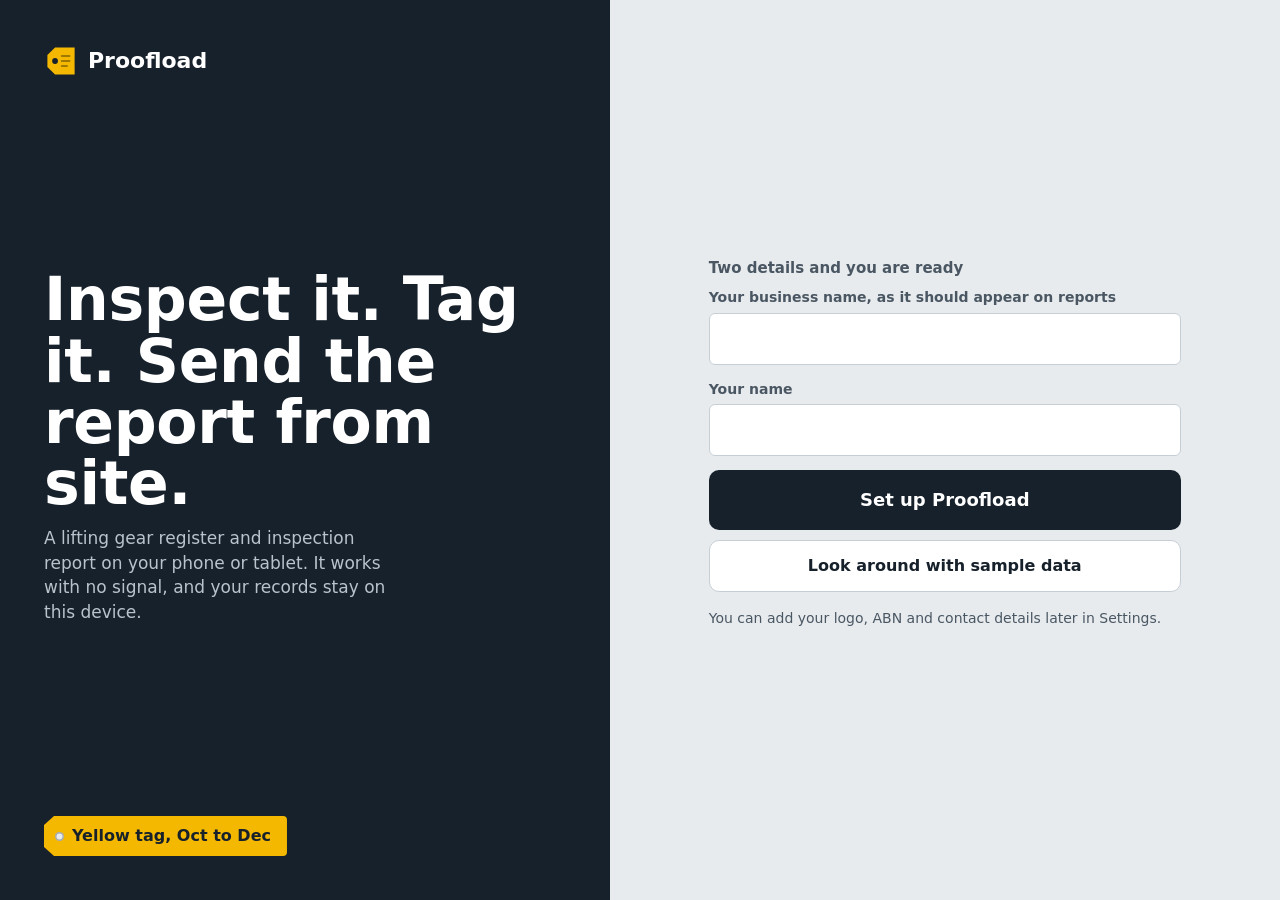
==== index.html @ d5bd7267 "Proofload demo for GitHub Pages Static PWA snapshot. The service worker adds the cross-origin isolat" ====
<!doctype html>
<html lang="en-AU">
<head>
<meta charset="utf-8">
<meta name="viewport" content="width=device-width, initial-scale=1, viewport-fit=cover">
<meta name="theme-color" content="#17212B">
<meta name="apple-mobile-web-app-capable" content="yes">
<meta name="mobile-web-app-capable" content="yes">
<meta name="apple-mobile-web-app-title" content="Proofload">
<title>Proofload</title>
<link rel="manifest" href="manifest.webmanifest">
<link rel="icon" href="icon.svg" type="image/svg+xml">
<link rel="stylesheet" href="app.css">
</head>
<body>
<div id="app"></div>
<div id="overlay"></div>
<div id="toast" role="status" aria-live="polite"></div>
<input type="file" id="camInput" accept="image/*" capture="environment" hidden>
<input type="file" id="pickInput" accept="image/*" multiple hidden>
<input type="file" id="fileInput" hidden>
<noscript>Proofload needs JavaScript turned on.</noscript>
<script src="js/core.js"></script>
<script src="js/ui.js"></script>
<script src="js/report.js"></script>
<script src="js/voice.js"></script>
<script src="js/app.js"></script>
</body>
</html>
---- app.css ----
/* Proofload. Light, high-contrast, built for sun and gloves.
   The one loud element is the inspection tag in the current quarter's colour. */
:root {
  --bg: #E7EBEE;            /* galvanised steel */
  --surface: #FFFFFF;
  --sunken: #F1F4F6;
  --ink: #17212B;
  --ink2: #4A5763;
  --ink3: #75818C;
  --line: #C7CFD6;
  --line2: #DFE4E9;
  --pass: #17794A;   --pass-bg: #E2F3E9;
  --fail: #BF261C;   --fail-bg: #FBE8E6;
  --repair: #9A5300; --repair-bg: #FFF0D9;
  --missing: #515D69; --missing-bg: #E8ECEF;
  --focus: #1D6AE5;
  --tag: #F4B800; --tag-on: #17212B;
  --r-s: 6px; --r-m: 10px; --r-l: 18px;
  --tap: 52px;
  --display: "DIN Alternate", "Bahnschrift", "Roboto Condensed", "Arial Narrow", system-ui, sans-serif;
  --body: system-ui, -apple-system, "Segoe UI", Roboto, "Helvetica Neue", Arial, sans-serif;
  color-scheme: light;
}
* { box-sizing: border-box; }
html, body { height: 100%; margin: 0; }
body {
  background: var(--bg); color: var(--ink);
  font: 17px/1.45 var(--body);
  -webkit-font-smoothing: antialiased; -webkit-text-size-adjust: 100%;
  overscroll-behavior: none;
}
button, input, select, textarea { font: inherit; color: inherit; }
button { cursor: pointer; -webkit-tap-highlight-color: transparent; background: none; border: 0; padding: 0; }
h1, h2, h3, p, ul { margin: 0; padding: 0; }
ul { list-style: none; }
img { max-width: 100%; display: block; }
:focus-visible { outline: 3px solid var(--focus); outline-offset: 2px; }
[hidden] { display: none !important; }
.d { font-family: var(--display); font-stretch: 88%; font-variant-numeric: tabular-nums; letter-spacing: .01em; }
.muted { color: var(--ink2); }
.small { font-size: 14px; }
.grow { flex: 1; min-width: 0; }
svg.ic { flex: none; display: block; }

/* ---------- shell ---------- */
.shell { height: 100vh; height: 100dvh; display: grid; grid-template-columns: 1fr; grid-template-rows: 1fr auto; }
.stage { min-height: 0; min-width: 0; overflow: hidden; }
.rail { display: none; }
.tabbar {
  display: grid; grid-template-columns: repeat(4, 1fr);
  background: var(--surface); border-top: 1.5px solid var(--line);
  padding-bottom: env(safe-area-inset-bottom);
}
.shell:not(.is-top) .tabbar { display: none; }
.tab {
  position: relative; min-height: 62px; display: flex; flex-direction: column; align-items: center; justify-content: center; gap: 3px;
  font-size: 12.5px; font-weight: 650; color: var(--ink3);
}
.tab[aria-current="page"] { color: var(--ink); }
.tab[aria-current="page"]::before { content: ""; position: absolute; top: -1.5px; left: 22%; right: 22%; height: 3px; background: var(--ink); border-radius: 0 0 3px 3px; }
.dot {
  position: absolute; top: 8px; left: calc(50% + 6px); min-width: 20px; height: 20px; padding: 0 5px; border-radius: 10px;
  background: var(--fail); color: #fff; font-size: 12px; font-weight: 700; display: grid; place-items: center;
}

@media (min-width: 760px) {
  .shell { grid-template-columns: 88px 1fr; grid-template-rows: 1fr; }
  .tabbar, .shell.is-top .tabbar { display: none; }
  .rail {
    display: flex; flex-direction: column; align-items: stretch; gap: 4px;
    background: var(--ink); color: #fff; padding: 14px 8px calc(14px + env(safe-area-inset-bottom));
  }
  .rail .mark { display: grid; place-items: center; height: 56px; margin-bottom: 10px; }
  .rail .tab { min-height: 68px; border-radius: var(--r-m); color: #A9B4BE; font-size: 12.5px; }
  .rail .tab[aria-current="page"] { background: rgba(255, 255, 255, .12); color: #fff; }
  .rail .tab[aria-current="page"]::before { display: none; }
  .rail .spacer { flex: 1; }
  .rail .dot { top: 8px; }
}

/* ---------- the tag ---------- */
.tagchip {
  --c: var(--tag); --on: var(--tag-on);
  display: inline-flex; align-items: center; gap: 8px; height: 32px; padding: 0 12px 0 11px;
  background: var(--c); color: var(--on); font-weight: 700; font-size: 14px; white-space: nowrap;
  clip-path: polygon(10px 0, 100% 0, 100% 100%, 10px 100%, 0 calc(100% - 9px), 0 9px);
  border-radius: 0 4px 4px 0;
}
.tagchip::before { content: ""; width: 9px; height: 9px; border-radius: 50%; background: var(--bg); box-shadow: inset 0 0 0 1.5px rgba(0, 0, 0, .28); }
.tagchip.lg { height: 40px; font-size: 16px; padding-right: 16px; }
.tagchip.is-white { box-shadow: inset 0 0 0 1.5px var(--line); }
.tagdot { width: 14px; height: 14px; border-radius: 3px; background: var(--c); box-shadow: inset 0 0 0 1.5px rgba(0, 0, 0, .18); flex: none; }

/* ---------- pages (single column screens) ---------- */
.page { height: 100%; display: flex; flex-direction: column; }
.page-head {
  display: flex; align-items: flex-end; justify-content: space-between; gap: 12px;
  padding: calc(16px + env(safe-area-inset-top)) 18px 12px;
}
.page-body { flex: 1; min-height: 0; overflow-y: auto; -webkit-overflow-scrolling: touch; padding: 4px 18px 32px; }
.wrap { max-width: 1040px; margin: 0 auto; }
h1 { font-family: var(--display); font-stretch: 88%; font-size: 32px; line-height: 1.08; font-weight: 700; letter-spacing: -.005em; }
h2 { font-size: 15px; font-weight: 700; color: var(--ink2); margin: 24px 0 8px; }
h3 { font-size: 17px; font-weight: 700; }
.sub { color: var(--ink2); font-size: 15px; margin-top: 2px; }

.home-grid { display: grid; gap: 8px 28px; }
@media (min-width: 900px) { .home-grid { grid-template-columns: minmax(0, 1.5fr) minmax(280px, 1fr); align-items: start; } }

/* ---------- buttons ---------- */
.btn {
  display: inline-flex; align-items: center; justify-content: center; gap: 8px;
  min-height: var(--tap); padding: 0 18px; border-radius: var(--r-m); border: 1.5px solid transparent;
  font-weight: 700; font-size: 16px; white-space: nowrap; text-decoration: none;
  transition: transform .06s ease;
}
.btn:active { transform: translateY(1px); }
.btn-primary { background: var(--ink); color: #fff; }
.btn-primary:disabled, .btn-go:disabled { background: var(--line); color: var(--ink3); cursor: not-allowed; }
.btn-secondary { background: var(--surface); border-color: var(--line); color: var(--ink); }
.btn-quiet { color: var(--ink2); padding: 0 12px; }
.btn-danger { background: var(--surface); border-color: #E7B5B0; color: var(--fail); }
.btn-go { background: var(--pass); color: #fff; }
.btn-block { width: 100%; }
.btn-lg { min-height: 60px; font-size: 18px; }
.btn-icon { width: var(--tap); padding: 0; flex: none; }
.btn-row { display: flex; gap: 10px; flex-wrap: wrap; }
.btn-row > .btn { flex: 1; }
.link { color: var(--focus); font-weight: 650; text-decoration: underline; text-underline-offset: 3px; }

/* ---------- cards and rows ---------- */
.card { background: var(--surface); border: 1.5px solid var(--line2); border-radius: var(--r-l); padding: 16px; }
.card + .card { margin-top: 10px; }
.vcard {
  position: relative; display: block; width: 100%; text-align: left;
  background: var(--surface); border: 1.5px solid var(--line2); border-radius: var(--r-l);
  padding: 16px 16px 14px 28px; margin-bottom: 10px; overflow: hidden;
}
.vcard::before { content: ""; position: absolute; left: 0; top: 0; bottom: 0; width: 12px; background: var(--c, var(--tag)); }
.vcard::after { content: ""; position: absolute; left: 3px; top: 14px; width: 6px; height: 6px; border-radius: 50%; background: var(--surface); box-shadow: inset 0 0 0 1px rgba(0, 0, 0, .25); }
.vcard .name { font-family: var(--display); font-stretch: 88%; font-size: 23px; font-weight: 700; line-height: 1.15; }
.vcard .meta { color: var(--ink2); font-size: 15px; margin: 2px 0 12px; }
.vcard .tally { display: flex; justify-content: space-between; gap: 10px; font-size: 14.5px; font-weight: 650; margin-top: 8px; }
.vcard .tally .act { color: var(--fail); }

.seg { display: flex; height: 10px; border-radius: 5px; overflow: hidden; background: var(--line2); gap: 2px; }
.seg i { display: block; height: 100%; }
.seg .pass { background: var(--pass); } .seg .fail { background: var(--fail); }
.seg .repair { background: #D98A14; } .seg .missing { background: #8A96A1; }

.rows { display: flex; flex-direction: column; gap: 8px; }
.row {
  display: grid; grid-template-columns: 46px minmax(0, 1fr) auto; gap: 12px; align-items: center;
  background: var(--surface); border: 1.5px solid var(--line2); border-radius: var(--r-m);
  padding: 9px 10px 9px 10px; min-height: 68px; text-align: left; width: 100%; cursor: pointer;
}
.row[aria-current="true"] { border-color: var(--ink); box-shadow: inset 4px 0 0 var(--ink); }
.row.is-plain { grid-template-columns: minmax(0, 1fr) auto; padding-left: 14px; }
.glyph { width: 46px; height: 46px; border-radius: var(--r-s); background: var(--sunken); display: grid; place-items: center; color: var(--ink2); }
.row-id { font-family: var(--display); font-stretch: 88%; font-size: 20px; font-weight: 700; line-height: 1.2; letter-spacing: .015em; overflow: hidden; text-overflow: ellipsis; white-space: nowrap; }
.row-id.none { color: var(--ink3); font-family: var(--body); font-size: 16px; font-weight: 600; letter-spacing: 0; }
.row-sub { font-size: 14px; color: var(--ink2); overflow: hidden; text-overflow: ellipsis; white-space: nowrap; }
.quick {
  width: 54px; height: 50px; border-radius: var(--r-m); border: 1.5px solid var(--pass); color: var(--pass); background: var(--surface);
  display: grid; place-items: center;
}
.quick:active { background: var(--pass-bg); }

.badge { display: inline-flex; align-items: center; gap: 6px; font-size: 13.5px; font-weight: 700; padding: 5px 10px 5px 8px; border-radius: var(--r-s); white-space: nowrap; }
.badge.pass { color: var(--pass); background: var(--pass-bg); }
.badge.fail { color: var(--fail); background: var(--fail-bg); }
.badge.repair { color: var(--repair); background: var(--repair-bg); }
.badge.missing { color: var(--missing); background: var(--missing-bg); }
.badge.todo { color: var(--ink2); background: none; box-shadow: inset 0 0 0 1.5px var(--line); }
.badge.due { color: var(--repair); background: var(--repair-bg); }
.badge.over { color: #fff; background: var(--fail); }

.banner { display: flex; gap: 12px; align-items: flex-start; padding: 14px; border-radius: var(--r-m); font-size: 15.5px; }
.banner.ok { background: var(--pass-bg); color: #0E5A35; }
.banner.stop { background: var(--fail-bg); color: #8E1B13; }
.banner.note { background: var(--sunken); color: var(--ink2); }
.banner b { display: block; font-size: 17px; }

.empty { text-align: center; padding: 34px 20px; color: var(--ink2); border: 1.5px dashed var(--line); border-radius: var(--r-l); }
.empty b { display: block; color: var(--ink); font-size: 18px; margin-bottom: 4px; }
.empty .btn { margin-top: 16px; }

/* ---------- split view (list + detail) ---------- */
.split { height: 100%; display: grid; grid-template-columns: 1fr; }
.pane { min-height: 0; min-width: 0; height: 100%; display: flex; flex-direction: column; }
.pane-detail { display: none; background: var(--surface); }
.split.has-detail > .pane-list { display: none; }
.split.has-detail > .pane-detail { display: flex; }
@media (min-width: 760px) {
  .split { grid-template-columns: minmax(300px, 41fr) 59fr; }
  .split > .pane-list, .split.has-detail > .pane-list { display: flex; border-right: 1.5px solid var(--line); }
  .split > .pane-detail { display: flex; }
  .only-phone { display: none !important; }
}
.pane-head { padding: calc(10px + env(safe-area-inset-top)) 12px 10px; }
.pane-detail > .pane-head { border-bottom: 1.5px solid var(--line2); }
.pane-body { flex: 1; min-height: 0; overflow-y: auto; -webkit-overflow-scrolling: touch; padding: 4px 12px 24px; }
.pane-detail > .pane-body { padding: 16px 16px 28px; }
@media (min-width: 760px) { .pane-detail > .pane-head { padding-left: 18px; } .pane-detail > .pane-body { padding: 18px 20px 32px; } }
.pane-foot { display: flex; gap: 10px; padding: 10px 12px calc(10px + env(safe-area-inset-bottom)); background: var(--surface); border-top: 1.5px solid var(--line); }
.pane-foot > .btn { flex: 1; padding: 0 10px; }
.bar { display: flex; align-items: center; gap: 6px; min-height: var(--tap); }
.bar .title { font-family: var(--display); font-stretch: 88%; font-weight: 700; font-size: 23px; line-height: 1.15; overflow: hidden; text-overflow: ellipsis; white-space: nowrap; }
.bar .title.sm { font-size: 20px; }
.vmeta { display: flex; align-items: center; justify-content: space-between; gap: 10px; margin: 6px 2px 10px; font-size: 15px; color: var(--ink2); }
.filters { display: flex; gap: 6px; margin: 12px 0 4px; }
.filter { flex: 1; min-height: 42px; border-radius: 21px; border: 1.5px solid var(--line); background: var(--surface); font-size: 14.5px; font-weight: 650; color: var(--ink2); }
.filter[aria-pressed="true"] { background: var(--ink); border-color: var(--ink); color: #fff; }

/* ---------- forms ---------- */
.field { display: block; margin-bottom: 14px; }
.field > span, .label { display: block; font-size: 14px; font-weight: 650; color: var(--ink2); margin-bottom: 5px; }
.input {
  width: 100%; min-height: var(--tap); padding: 10px 12px; border: 1.5px solid var(--line); border-radius: var(--r-s);
  background: var(--surface); font-size: 17px; -webkit-appearance: none; appearance: none;
}
textarea.input { min-height: 92px; resize: vertical; line-height: 1.4; }
.input:focus { outline: none; border-color: var(--ink); box-shadow: 0 0 0 3px rgba(29, 106, 229, .28); }
.input-id { font-family: var(--display); font-stretch: 88%; font-size: 26px; font-weight: 700; letter-spacing: .03em; min-height: 60px; }
.input-id::placeholder { font-family: var(--body); font-size: 17px; font-weight: 400; letter-spacing: 0; }
.cols { display: grid; grid-template-columns: 1fr 1fr; gap: 0 12px; }
.cols-3 { display: grid; grid-template-columns: 1fr 96px; gap: 0 10px; }
.unit { display: grid; grid-template-columns: 1fr 1fr; border: 1.5px solid var(--line); border-radius: var(--r-s); overflow: hidden; min-height: var(--tap); }
.unit button { font-weight: 700; color: var(--ink2); background: var(--surface); }
.unit button[aria-pressed="true"] { background: var(--ink); color: #fff; }
.section { margin-top: 22px; }
.section > .label { font-size: 15px; color: var(--ink); margin-bottom: 8px; }
.check { display: flex; gap: 12px; align-items: flex-start; padding: 12px 0; font-size: 16px; }
.check input { width: 24px; height: 24px; margin: 1px 0 0; accent-color: var(--ink); flex: none; }

.results { display: grid; grid-template-columns: 1fr 1fr; gap: 8px; }
.res {
  min-height: 74px; border: 1.5px solid var(--line); border-radius: var(--r-m); background: var(--surface);
  display: grid; grid-template-columns: auto 1fr; gap: 2px 10px; align-items: center; align-content: center; padding: 10px 12px; text-align: left;
}
.res svg { grid-row: span 2; }
.res b { font-size: 18px; line-height: 1.15; }
.res small { font-size: 13px; color: var(--ink2); line-height: 1.2; }
.res.pass { color: var(--pass); } .res.fail { color: var(--fail); } .res.repair { color: var(--repair); } .res.missing { color: var(--missing); }
.res[aria-pressed="true"] { color: #fff; }
.res[aria-pressed="true"] small { color: rgba(255, 255, 255, .88); }
.res.pass[aria-pressed="true"] { background: var(--pass); border-color: var(--pass); }
.res.fail[aria-pressed="true"] { background: var(--fail); border-color: var(--fail); }
.res.repair[aria-pressed="true"] { background: var(--repair); border-color: var(--repair); }
.res.missing[aria-pressed="true"] { background: var(--missing); border-color: var(--missing); }

.chips { display: flex; flex-wrap: wrap; gap: 8px; }
.chip { min-height: 44px; padding: 6px 14px; border-radius: 22px; border: 1.5px solid var(--line); background: var(--surface); font-size: 15px; font-weight: 600; text-align: left; }
.chip[aria-pressed="true"] { background: var(--ink); border-color: var(--ink); color: #fff; }

.typegrid { display: grid; grid-template-columns: 1fr 1fr; gap: 8px; }
@media (min-width: 1000px) { .typegrid { grid-template-columns: 1fr 1fr 1fr; } }
.typebtn { display: flex; align-items: center; gap: 10px; min-height: 64px; padding: 8px 10px; border: 1.5px solid var(--line); border-radius: var(--r-m); background: var(--surface); text-align: left; font-weight: 650; font-size: 15px; line-height: 1.2; }
.typebtn .glyph { width: 40px; height: 40px; }
.typebtn[aria-pressed="true"] { border-color: var(--ink); box-shadow: inset 0 0 0 1.5px var(--ink); }
.typeline { display: flex; align-items: center; gap: 12px; width: 100%; padding: 8px 12px 8px 8px; border: 1.5px solid var(--line); border-radius: var(--r-m); text-align: left; font-weight: 700; margin-bottom: 14px; }
.typeline small { display: block; font-weight: 500; color: var(--ink2); font-size: 14px; }

.photos { display: grid; grid-template-columns: repeat(auto-fill, minmax(92px, 1fr)); gap: 8px; margin-bottom: 16px; }
.photo, .addphoto { aspect-ratio: 1; border-radius: var(--r-m); overflow: hidden; }
.photo { background: var(--sunken); padding: 0; }
.photo img { width: 100%; height: 100%; object-fit: cover; }
.addphoto { border: 1.5px dashed var(--ink3); color: var(--ink); display: flex; flex-direction: column; align-items: center; justify-content: center; gap: 4px; font-size: 14px; font-weight: 700; background: var(--sunken); }

/* ---------- gate ---------- */
.gate li + li { margin-top: 6px; }
.gate button, .gate .static {
  display: grid; grid-template-columns: auto 1fr auto; gap: 10px; align-items: center; width: 100%; text-align: left;
  padding: 12px; border-radius: var(--r-m); background: var(--surface); border: 1.5px solid #E7B5B0; font-size: 15.5px; font-weight: 600;
}
.gate .n { color: var(--fail); }
.gate .advise button, .gate .advise .static { border-color: var(--line); font-weight: 500; color: var(--ink2); }
.signbox {
  display: grid; place-items: center; width: 100%; height: 108px; border: 1.5px dashed var(--ink3); border-radius: var(--r-m);
  background: var(--sunken); color: var(--ink2); font-weight: 650; margin-bottom: 14px;
}
.signbox.done { border-style: solid; border-color: var(--line); background: var(--surface); }
.signbox img { max-height: 92px; }
.tallybox { display: grid; grid-template-columns: repeat(4, 1fr); border: 1.5px solid var(--line2); border-radius: var(--r-m); overflow: hidden; }
.tallybox div { padding: 10px 6px; text-align: center; font-size: 13px; color: var(--ink2); }
.tallybox div + div { border-left: 1.5px solid var(--line2); }
.tallybox b { display: block; font-family: var(--display); font-size: 26px; line-height: 1.1; color: var(--ink); }

/* ---------- overlay: sheets, signature, photo viewer ---------- */
#overlay:empty { display: none; }
#overlay { position: fixed; inset: 0; z-index: 50; background: rgba(23, 33, 43, .55); display: flex; align-items: flex-end; justify-content: center; }
.sheet {
  background: var(--surface); width: 100%; max-width: 580px; max-height: 94vh; max-height: 94dvh;
  border-radius: var(--r-l) var(--r-l) 0 0; display: flex; flex-direction: column; animation: up .2s ease-out;
}
.sheet-head { display: flex; align-items: center; justify-content: space-between; gap: 10px; padding: 14px 10px 6px 18px; }
.sheet-head h3 { font-family: var(--display); font-stretch: 88%; font-size: 24px; }
.sheet-body { padding: 8px 18px 18px; overflow-y: auto; }
.sheet-foot { display: flex; gap: 10px; padding: 12px 18px calc(14px + env(safe-area-inset-bottom)); border-top: 1.5px solid var(--line2); }
.sheet-foot > .btn { flex: 1; }
@media (min-width: 760px) { #overlay { align-items: center; padding: 24px; } .sheet { border-radius: var(--r-l); } }
@keyframes up { from { transform: translateY(26px); opacity: 0; } }
.sigpad { width: 100%; height: 220px; border: 1.5px solid var(--line); border-radius: var(--r-m); background: #fff; touch-action: none; display: block; }
.viewer { position: relative; max-width: 96vw; max-height: 96vh; align-self: center; }
.viewer img { max-width: 96vw; max-height: 80vh; border-radius: var(--r-m); }
.viewer .btn-row { margin-top: 12px; }
.pick { display: flex; align-items: center; gap: 12px; width: 100%; text-align: left; padding: 12px; border: 1.5px solid var(--line); border-radius: var(--r-m); margin-bottom: 8px; min-height: 60px; }
.pick[aria-pressed="true"] { border-color: var(--ink); box-shadow: inset 0 0 0 1.5px var(--ink); }
.pick b { display: block; } .pick small { color: var(--ink2); font-size: 14px; }
.swatches { display: flex; flex-wrap: wrap; gap: 8px; }
.swatch { opacity: .45; } .swatch[aria-pressed="true"] { opacity: 1; outline: 3px solid var(--ink); outline-offset: 3px; border-radius: 2px; }

#toast {
  position: fixed; left: 50%; bottom: calc(86px + env(safe-area-inset-bottom)); transform: translate(-50%, 20px); z-index: 60;
  background: var(--ink); color: #fff; padding: 12px 18px; border-radius: var(--r-m); font-weight: 650; font-size: 15.5px;
  opacity: 0; pointer-events: none; transition: opacity .18s, transform .18s; max-width: 90vw; text-align: center;
}
#toast.show { opacity: 1; transform: translate(-50%, 0); }

/* ---------- welcome ---------- */
.welcome { min-height: 100vh; min-height: 100dvh; display: grid; grid-template-columns: 1fr; }
.welcome-side { background: var(--ink); color: #fff; padding: calc(28px + env(safe-area-inset-top)) 24px 28px; display: flex; flex-direction: column; justify-content: space-between; gap: 28px; }
.welcome-side h1 { font-size: 44px; line-height: 1.02; max-width: 12ch; }
.welcome-side p { color: #B9C3CC; max-width: 34ch; margin-top: 12px; }
.welcome-form { padding: 26px 24px 40px; max-width: 520px; width: 100%; align-self: center; justify-self: center; }
.wordmark { display: flex; align-items: center; gap: 10px; font-family: var(--display); font-stretch: 88%; font-weight: 700; font-size: 22px; }
@media (min-width: 760px) { .welcome { grid-template-columns: 1fr 1.1fr; } .welcome-side { padding: 44px; } .welcome-side h1 { font-size: 60px; } }

/* ---------- settings ---------- */
.set-grid { display: grid; gap: 12px; }
@media (min-width: 900px) { .set-grid { grid-template-columns: 1fr 1fr; align-items: start; } }
.set-grid .card + .card { margin-top: 0; }
.set-grid .card h3 { margin-bottom: 4px; }
.set-grid .card > p { color: var(--ink2); font-size: 14.5px; margin-bottom: 14px; }
.ttable { width: 100%; border-collapse: collapse; font-size: 15px; }
.ttable td { padding: 5px 4px 5px 0; vertical-align: middle; }
.ttable td:first-child { font-weight: 600; padding-right: 8px; }
.ttable .input { min-height: 44px; padding: 6px 8px; font-size: 15px; }
.logo-prev { height: 56px; max-width: 200px; object-fit: contain; margin-bottom: 10px; }
.qrow { display: flex; align-items: center; justify-content: space-between; gap: 10px; padding: 8px 0; }
.qrow + .qrow { border-top: 1.5px solid var(--line2); }
.qrow select { min-height: 44px; border: 1.5px solid var(--line); border-radius: var(--r-s); padding: 0 10px; background: var(--surface); }

/* ---------- report screen ---------- */
.toolbar { display: flex; flex-wrap: wrap; align-items: center; gap: 8px; padding: calc(10px + env(safe-area-inset-top)) 12px 10px; background: var(--surface); border-bottom: 1.5px solid var(--line); }
.toolbar .title { font-family: var(--display); font-stretch: 88%; font-weight: 700; font-size: 20px; flex: 1; white-space: nowrap; }
.tb-actions { display: flex; gap: 8px; overflow-x: auto; scrollbar-width: none; max-width: 100%; }
.tb-actions::-webkit-scrollbar { display: none; }
@media (max-width: 759px) { .tb-actions { flex: 1 1 100%; margin: 0 -12px; padding: 0 12px; max-width: none; } }
.docwrap { flex: 1; min-height: 0; overflow: auto; padding: 16px 10px 40px; -webkit-overflow-scrolling: touch; }
.docwrap .doc { margin: 0 auto; box-shadow: 0 1px 0 var(--line), 0 12px 30px rgba(23, 33, 43, .12); }
.stamp {
  position: absolute; right: 26px; top: 120px; padding: 6px 14px; border: 3px solid var(--pass); color: var(--pass); border-radius: 6px;
  font-family: var(--display); font-weight: 700; font-size: 24px; letter-spacing: .08em; transform: rotate(-8deg); background: rgba(255, 255, 255, .7);
  animation: stamp .5s cubic-bezier(.2, 1.4, .4, 1) both, fadeout .6s 2.4s forwards; pointer-events: none;
}
@keyframes stamp { from { transform: rotate(-8deg) scale(2.2); opacity: 0; } }
@keyframes fadeout { to { opacity: 0; } }

@media (prefers-reduced-motion: reduce) { *, *::before, *::after { animation: none !important; transition: none !important; } .stamp { display: none; } }

@media print {
  html, body { height: auto; background: #fff; }
  .rail, .tabbar, .toolbar, #overlay, #toast, .stamp { display: none !important; }
  .shell, .stage, .page, .docwrap { display: block; height: auto; overflow: visible; padding: 0; }
  .docwrap .doc { box-shadow: none; max-width: none; padding: 0; }
  @page { size: A4; margin: 14mm; }
}

/* ---------- voice notes ---------- */
.voicearea { margin: 14px 0 20px; }
.micbtn {
  display: flex; align-items: center; justify-content: center; gap: 12px; width: 100%; min-height: 64px; padding: 0 18px;
  border-radius: var(--r-m); background: var(--ink); color: #fff; font-weight: 700; font-size: 18px;
}
.micbtn:active { transform: translateY(1px); }
.micbtn.rec { background: var(--fail); }
.recdot { width: 16px; height: 16px; border-radius: 50%; background: #fff; flex: none; animation: recpulse 1s ease-in-out infinite; }
@keyframes recpulse { 50% { opacity: .3; transform: scale(.7); } }
#voiceMsg:not(:empty) { margin-top: 10px; }
#voiceCards { display: grid; gap: 10px; margin-top: 10px; }
#voiceCards:empty { display: none; }
.vnote { border: 1.5px solid var(--line2); border-radius: var(--r-m); padding: 12px; background: var(--surface); }
.vnote.open { background: var(--repair-bg); border-color: var(--repair); border-left: 6px dashed var(--repair); }
.vnote.done { background: var(--sunken); }
.vrow { display: flex; align-items: center; gap: 12px; }
.vplay { width: var(--tap); height: var(--tap); flex: none; border-radius: 50%; background: var(--ink); color: #fff; display: grid; place-items: center; }
.vlabel { display: block; font-weight: 700; color: var(--repair); line-height: 1.25; }
.vmeta2 { display: block; font-size: 14.5px; color: var(--ink2); }
.vstat { display: block; margin: 10px 0 8px; font-size: 15px; color: var(--ink2); }
.vstat.ok { margin: 0; color: var(--pass); font-weight: 650; }
.vnote .voicetext { margin-top: 8px; min-height: 84px; background: var(--surface); }
.vnote .link { font-size: inherit; }
#voiceCard .vsize { font-weight: 650; color: var(--ink); }
#voiceCard .vline { margin-bottom: 8px; }
#voiceCard .vok { color: var(--pass); }
#voiceCard .vbad { color: var(--fail); }
.vbar { height: 10px; background: var(--sunken); border-radius: 5px; overflow: hidden; margin: 4px 0 10px; }
.vbar i { display: block; height: 100%; background: var(--ink); }
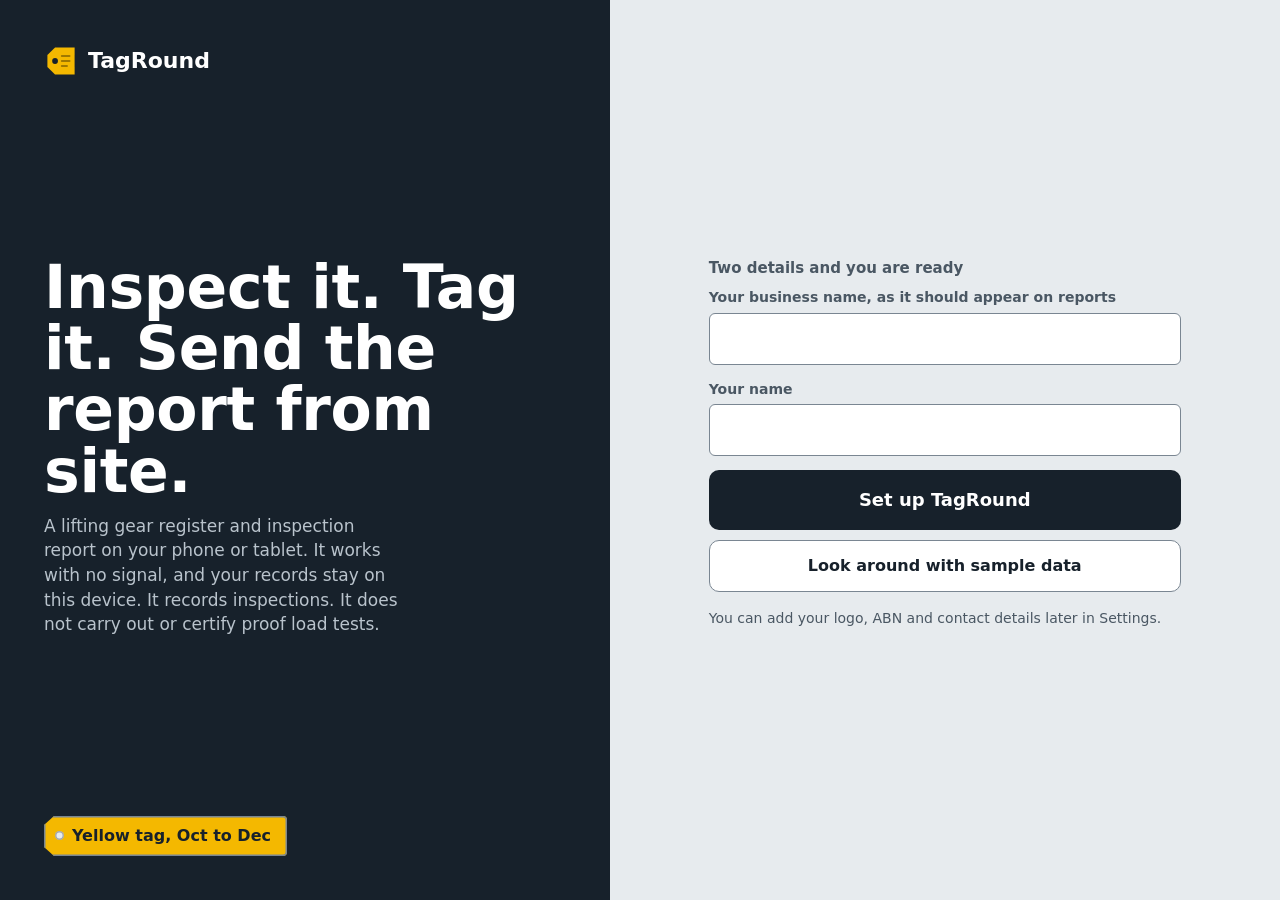
==== commit 257b82fb: "Rename to TagRound (0.3.1) User-facing name changed from Proofload to TagRound. Internal storage nam" ====
--- a/index.html
+++ b/index.html
@@ -6,8 +6,8 @@
 <meta name="theme-color" content="#17212B">
 <meta name="apple-mobile-web-app-capable" content="yes">
 <meta name="mobile-web-app-capable" content="yes">
-<meta name="apple-mobile-web-app-title" content="Proofload">
-<title>Proofload</title>
+<meta name="apple-mobile-web-app-title" content="TagRound">
+<title>TagRound</title>
 <link rel="manifest" href="manifest.webmanifest">
 <link rel="icon" href="icon.svg" type="image/svg+xml">
 <link rel="stylesheet" href="app.css">
@@ -19,7 +19,7 @@
 <input type="file" id="camInput" accept="image/*" capture="environment" hidden>
 <input type="file" id="pickInput" accept="image/*" multiple hidden>
 <input type="file" id="fileInput" hidden>
-<noscript>Proofload needs JavaScript turned on.</noscript>
+<noscript>TagRound needs JavaScript turned on.</noscript>
 <script src="js/core.js"></script>
 <script src="js/ui.js"></script>
 <script src="js/report.js"></script>
--- a/app.css
+++ b/app.css
@@ -1,4 +1,4 @@
-/* Proofload. Light, high-contrast, built for sun and gloves.
+/* TagRound. Light, high-contrast, built for sun and gloves.
    The one loud element is the inspection tag in the current quarter's colour. */
 :root {
   --bg: #E7EBEE;            /* galvanised steel */
@@ -6,14 +6,16 @@
   --sunken: #F1F4F6;
   --ink: #17212B;
   --ink2: #4A5763;
-  --ink3: #75818C;
+  --ink3: #5E6A75;
   --line: #C7CFD6;
+  --line-ctl: #7A8692;      /* borders that mark a control: 3:1 against white */
   --line2: #DFE4E9;
   --pass: #17794A;   --pass-bg: #E2F3E9;
   --fail: #BF261C;   --fail-bg: #FBE8E6;
   --repair: #9A5300; --repair-bg: #FFF0D9;
   --missing: #515D69; --missing-bg: #E8ECEF;
   --focus: #1D6AE5;
+  --link: #1757C2;
   --tag: #F4B800; --tag-on: #17212B;
   --r-s: 6px; --r-m: 10px; --r-l: 18px;
   --tap: 52px;
@@ -60,8 +62,9 @@
 .tab[aria-current="page"]::before { content: ""; position: absolute; top: -1.5px; left: 22%; right: 22%; height: 3px; background: var(--ink); border-radius: 0 0 3px 3px; }
 .dot {
   position: absolute; top: 8px; left: calc(50% + 6px); min-width: 20px; height: 20px; padding: 0 5px; border-radius: 10px;
-  background: var(--fail); color: #fff; font-size: 12px; font-weight: 700; display: grid; place-items: center;
-}
+  background: var(--repair); color: #fff; font-size: 12px; font-weight: 700; display: grid; place-items: center;
+}
+.dot.over { background: var(--fail); }
 
 @media (min-width: 760px) {
   .shell { grid-template-columns: 88px 1fr; grid-template-rows: 1fr; }
@@ -88,7 +91,7 @@
 }
 .tagchip::before { content: ""; width: 9px; height: 9px; border-radius: 50%; background: var(--bg); box-shadow: inset 0 0 0 1.5px rgba(0, 0, 0, .28); }
 .tagchip.lg { height: 40px; font-size: 16px; padding-right: 16px; }
-.tagchip.is-white { box-shadow: inset 0 0 0 1.5px var(--line); }
+.tagchip.is-light { box-shadow: inset 0 0 0 1.5px #7A8692; }
 .tagdot { width: 14px; height: 14px; border-radius: 3px; background: var(--c); box-shadow: inset 0 0 0 1.5px rgba(0, 0, 0, .18); flex: none; }
 
 /* ---------- pages (single column screens) ---------- */
@@ -116,17 +119,17 @@
 }
 .btn:active { transform: translateY(1px); }
 .btn-primary { background: var(--ink); color: #fff; }
-.btn-primary:disabled, .btn-go:disabled { background: var(--line); color: var(--ink3); cursor: not-allowed; }
-.btn-secondary { background: var(--surface); border-color: var(--line); color: var(--ink); }
+.btn-primary:disabled, .btn-go:disabled { background: #E3E8EC; color: #4A5763; cursor: not-allowed; }
+.btn-secondary { background: var(--surface); border-color: var(--line-ctl); color: var(--ink); }
 .btn-quiet { color: var(--ink2); padding: 0 12px; }
-.btn-danger { background: var(--surface); border-color: #E7B5B0; color: var(--fail); }
+.btn-danger { background: var(--surface); border-color: #C74F45; color: var(--fail); }
 .btn-go { background: var(--pass); color: #fff; }
 .btn-block { width: 100%; }
 .btn-lg { min-height: 60px; font-size: 18px; }
 .btn-icon { width: var(--tap); padding: 0; flex: none; }
 .btn-row { display: flex; gap: 10px; flex-wrap: wrap; }
 .btn-row > .btn { flex: 1; }
-.link { color: var(--focus); font-weight: 650; text-decoration: underline; text-underline-offset: 3px; }
+.link { color: var(--link); font-weight: 650; text-decoration: underline; text-underline-offset: 3px; }
 
 /* ---------- cards and rows ---------- */
 .card { background: var(--surface); border: 1.5px solid var(--line2); border-radius: var(--r-l); padding: 16px; }
@@ -146,7 +149,7 @@
 .seg { display: flex; height: 10px; border-radius: 5px; overflow: hidden; background: var(--line2); gap: 2px; }
 .seg i { display: block; height: 100%; }
 .seg .pass { background: var(--pass); } .seg .fail { background: var(--fail); }
-.seg .repair { background: #D98A14; } .seg .missing { background: #8A96A1; }
+.seg .repair { background: var(--repair); } .seg .missing { background: var(--missing); }
 
 .rows { display: flex; flex-direction: column; gap: 8px; }
 .row {
@@ -157,7 +160,7 @@
 .row[aria-current="true"] { border-color: var(--ink); box-shadow: inset 4px 0 0 var(--ink); }
 .row.is-plain { grid-template-columns: minmax(0, 1fr) auto; padding-left: 14px; }
 .glyph { width: 46px; height: 46px; border-radius: var(--r-s); background: var(--sunken); display: grid; place-items: center; color: var(--ink2); }
-.row-id { font-family: var(--display); font-stretch: 88%; font-size: 20px; font-weight: 700; line-height: 1.2; letter-spacing: .015em; overflow: hidden; text-overflow: ellipsis; white-space: nowrap; }
+.row-id { font-family: var(--display); font-stretch: 88%; font-size: 20px; font-weight: 700; line-height: 1.2; letter-spacing: .015em; overflow-wrap: anywhere; }
 .row-id.none { color: var(--ink3); font-family: var(--body); font-size: 16px; font-weight: 600; letter-spacing: 0; }
 .row-sub { font-size: 14px; color: var(--ink2); overflow: hidden; text-overflow: ellipsis; white-space: nowrap; }
 .quick {
@@ -203,20 +206,26 @@
 .pane-detail > .pane-body { padding: 16px 16px 28px; }
 @media (min-width: 760px) { .pane-detail > .pane-head { padding-left: 18px; } .pane-detail > .pane-body { padding: 18px 20px 32px; } }
 .pane-foot { display: flex; gap: 10px; padding: 10px 12px calc(10px + env(safe-area-inset-bottom)); background: var(--surface); border-top: 1.5px solid var(--line); }
-.pane-foot > .btn { flex: 1; padding: 0 10px; }
+.pane-foot > .btn { flex: 1; padding: 0 10px; white-space: normal; line-height: 1.2; }
 .bar { display: flex; align-items: center; gap: 6px; min-height: var(--tap); }
 .bar .title { font-family: var(--display); font-stretch: 88%; font-weight: 700; font-size: 23px; line-height: 1.15; overflow: hidden; text-overflow: ellipsis; white-space: nowrap; }
 .bar .title.sm { font-size: 20px; }
 .vmeta { display: flex; align-items: center; justify-content: space-between; gap: 10px; margin: 6px 2px 10px; font-size: 15px; color: var(--ink2); }
 .filters { display: flex; gap: 6px; margin: 12px 0 4px; }
-.filter { flex: 1; min-height: 42px; border-radius: 21px; border: 1.5px solid var(--line); background: var(--surface); font-size: 14.5px; font-weight: 650; color: var(--ink2); }
+.filter { flex: 1; min-height: 48px; border-radius: 24px; border: 1.5px solid var(--line-ctl); background: var(--surface); font-size: 14.5px; font-weight: 650; color: var(--ink2); }
 .filter[aria-pressed="true"] { background: var(--ink); border-color: var(--ink); color: #fff; }
 
 /* ---------- forms ---------- */
 .field { display: block; margin-bottom: 14px; }
+.fieldwarn { display: flex; gap: 8px; align-items: flex-start; margin: -6px 0 14px; padding: 10px 12px; border-left: 4px solid var(--repair); border-radius: var(--r-s); background: var(--repair-bg); color: var(--repair); font-size: 15px; font-weight: 600; }
+.fieldwarn .ic { flex: none; margin-top: 1px; }
+.backupbar { margin: 0 0 14px; padding: 12px 14px; border-left: 4px solid var(--repair); border-radius: var(--r-s); background: var(--repair-bg); color: var(--repair); font-size: 15px; font-weight: 600; }
+.backupbar b { display: block; font-size: 16px; font-weight: 700; }
+.backupbar .btn { display: flex; margin-top: 10px; }  /* its own line, below the sentence */
+.btn-wrap { padding-top: 10px; padding-bottom: 10px; white-space: normal; text-align: left; }
 .field > span, .label { display: block; font-size: 14px; font-weight: 650; color: var(--ink2); margin-bottom: 5px; }
 .input {
-  width: 100%; min-height: var(--tap); padding: 10px 12px; border: 1.5px solid var(--line); border-radius: var(--r-s);
+  width: 100%; min-height: var(--tap); padding: 10px 12px; border: 1.5px solid var(--line-ctl); border-radius: var(--r-s);
   background: var(--surface); font-size: 17px; -webkit-appearance: none; appearance: none;
 }
 textarea.input { min-height: 92px; resize: vertical; line-height: 1.4; }
@@ -225,7 +234,7 @@
 .input-id::placeholder { font-family: var(--body); font-size: 17px; font-weight: 400; letter-spacing: 0; }
 .cols { display: grid; grid-template-columns: 1fr 1fr; gap: 0 12px; }
 .cols-3 { display: grid; grid-template-columns: 1fr 96px; gap: 0 10px; }
-.unit { display: grid; grid-template-columns: 1fr 1fr; border: 1.5px solid var(--line); border-radius: var(--r-s); overflow: hidden; min-height: var(--tap); }
+.unit { display: grid; grid-template-columns: 1fr 1fr; border: 1.5px solid var(--line-ctl); border-radius: var(--r-s); overflow: hidden; min-height: var(--tap); }
 .unit button { font-weight: 700; color: var(--ink2); background: var(--surface); }
 .unit button[aria-pressed="true"] { background: var(--ink); color: #fff; }
 .section { margin-top: 22px; }
@@ -235,7 +244,7 @@
 
 .results { display: grid; grid-template-columns: 1fr 1fr; gap: 8px; }
 .res {
-  min-height: 74px; border: 1.5px solid var(--line); border-radius: var(--r-m); background: var(--surface);
+  min-height: 74px; border: 1.5px solid var(--line-ctl); border-radius: var(--r-m); background: var(--surface);
   display: grid; grid-template-columns: auto 1fr; gap: 2px 10px; align-items: center; align-content: center; padding: 10px 12px; text-align: left;
 }
 .res svg { grid-row: span 2; }
@@ -250,15 +259,15 @@
 .res.missing[aria-pressed="true"] { background: var(--missing); border-color: var(--missing); }
 
 .chips { display: flex; flex-wrap: wrap; gap: 8px; }
-.chip { min-height: 44px; padding: 6px 14px; border-radius: 22px; border: 1.5px solid var(--line); background: var(--surface); font-size: 15px; font-weight: 600; text-align: left; }
+.chip { min-height: 48px; padding: 6px 14px; border-radius: 24px; border: 1.5px solid var(--line-ctl); background: var(--surface); font-size: 15px; font-weight: 600; text-align: left; }
 .chip[aria-pressed="true"] { background: var(--ink); border-color: var(--ink); color: #fff; }
 
 .typegrid { display: grid; grid-template-columns: 1fr 1fr; gap: 8px; }
 @media (min-width: 1000px) { .typegrid { grid-template-columns: 1fr 1fr 1fr; } }
-.typebtn { display: flex; align-items: center; gap: 10px; min-height: 64px; padding: 8px 10px; border: 1.5px solid var(--line); border-radius: var(--r-m); background: var(--surface); text-align: left; font-weight: 650; font-size: 15px; line-height: 1.2; }
+.typebtn { display: flex; align-items: center; gap: 10px; min-height: 64px; padding: 8px 10px; border: 1.5px solid var(--line-ctl); border-radius: var(--r-m); background: var(--surface); text-align: left; font-weight: 650; font-size: 15px; line-height: 1.2; }
 .typebtn .glyph { width: 40px; height: 40px; }
 .typebtn[aria-pressed="true"] { border-color: var(--ink); box-shadow: inset 0 0 0 1.5px var(--ink); }
-.typeline { display: flex; align-items: center; gap: 12px; width: 100%; padding: 8px 12px 8px 8px; border: 1.5px solid var(--line); border-radius: var(--r-m); text-align: left; font-weight: 700; margin-bottom: 14px; }
+.typeline { display: flex; align-items: center; gap: 12px; width: 100%; padding: 8px 12px 8px 8px; border: 1.5px solid var(--line-ctl); border-radius: var(--r-m); text-align: left; font-weight: 700; margin-bottom: 14px; }
 .typeline small { display: block; font-weight: 500; color: var(--ink2); font-size: 14px; }
 
 .photos { display: grid; grid-template-columns: repeat(auto-fill, minmax(92px, 1fr)); gap: 8px; margin-bottom: 16px; }
@@ -271,10 +280,11 @@
 .gate li + li { margin-top: 6px; }
 .gate button, .gate .static {
   display: grid; grid-template-columns: auto 1fr auto; gap: 10px; align-items: center; width: 100%; text-align: left;
-  padding: 12px; border-radius: var(--r-m); background: var(--surface); border: 1.5px solid #E7B5B0; font-size: 15.5px; font-weight: 600;
-}
+  padding: 12px; border-radius: var(--r-m); background: var(--surface); border: 1.5px solid var(--line-ctl); font-size: 15.5px; font-weight: 600;
+}
+.gate li.block button, .gate li.block .static { border-color: #C74F45; }
 .gate .n { color: var(--fail); }
-.gate .advise button, .gate .advise .static { border-color: var(--line); font-weight: 500; color: var(--ink2); }
+.gate .advise button, .gate .advise .static { border-color: var(--line-ctl); font-weight: 500; color: var(--ink2); }
 .signbox {
   display: grid; place-items: center; width: 100%; height: 108px; border: 1.5px dashed var(--ink3); border-radius: var(--r-m);
   background: var(--sunken); color: var(--ink2); font-weight: 650; margin-bottom: 14px;
@@ -304,11 +314,13 @@
 .viewer { position: relative; max-width: 96vw; max-height: 96vh; align-self: center; }
 .viewer img { max-width: 96vw; max-height: 80vh; border-radius: var(--r-m); }
 .viewer .btn-row { margin-top: 12px; }
-.pick { display: flex; align-items: center; gap: 12px; width: 100%; text-align: left; padding: 12px; border: 1.5px solid var(--line); border-radius: var(--r-m); margin-bottom: 8px; min-height: 60px; }
+.pick { display: flex; align-items: center; gap: 12px; width: 100%; text-align: left; padding: 12px; border: 1.5px solid var(--line-ctl); border-radius: var(--r-m); margin-bottom: 8px; min-height: 60px; }
 .pick[aria-pressed="true"] { border-color: var(--ink); box-shadow: inset 0 0 0 1.5px var(--ink); }
 .pick b { display: block; } .pick small { color: var(--ink2); font-size: 14px; }
 .swatches { display: flex; flex-wrap: wrap; gap: 8px; }
-.swatch { opacity: .45; } .swatch[aria-pressed="true"] { opacity: 1; outline: 3px solid var(--ink); outline-offset: 3px; border-radius: 2px; }
+.swatch { min-height: 48px; padding: 2px; }
+.swatch .tagchip { height: 44px; }
+.swatch[aria-pressed="true"] { outline: 3px solid var(--ink); outline-offset: 2px; border-radius: 2px; }
 
 #toast {
   position: fixed; left: 50%; bottom: calc(86px + env(safe-area-inset-bottom)); transform: translate(-50%, 20px); z-index: 60;
@@ -316,6 +328,9 @@
   opacity: 0; pointer-events: none; transition: opacity .18s, transform .18s; max-width: 90vw; text-align: center;
 }
 #toast.show { opacity: 1; transform: translate(-50%, 0); }
+#toast.has-undo { display: flex; align-items: center; gap: 6px; padding-right: 6px; }
+#toast.show.has-undo { pointer-events: auto; }
+#toast .undo { min-width: 44px; min-height: 44px; padding: 0 12px; color: #fff; font-weight: 700; text-decoration: underline; text-underline-offset: 3px; }
 
 /* ---------- welcome ---------- */
 .welcome { min-height: 100vh; min-height: 100dvh; display: grid; grid-template-columns: 1fr; }
@@ -339,14 +354,19 @@
 .logo-prev { height: 56px; max-width: 200px; object-fit: contain; margin-bottom: 10px; }
 .qrow { display: flex; align-items: center; justify-content: space-between; gap: 10px; padding: 8px 0; }
 .qrow + .qrow { border-top: 1.5px solid var(--line2); }
-.qrow select { min-height: 44px; border: 1.5px solid var(--line); border-radius: var(--r-s); padding: 0 10px; background: var(--surface); }
+.qrow select { min-height: 44px; border: 1.5px solid var(--line-ctl); border-radius: var(--r-s); padding: 0 10px; background: var(--surface); }
 
 /* ---------- report screen ---------- */
 .toolbar { display: flex; flex-wrap: wrap; align-items: center; gap: 8px; padding: calc(10px + env(safe-area-inset-top)) 12px 10px; background: var(--surface); border-bottom: 1.5px solid var(--line); }
 .toolbar .title { font-family: var(--display); font-stretch: 88%; font-weight: 700; font-size: 20px; flex: 1; white-space: nowrap; }
 .tb-actions { display: flex; gap: 8px; overflow-x: auto; scrollbar-width: none; max-width: 100%; }
 .tb-actions::-webkit-scrollbar { display: none; }
-@media (max-width: 759px) { .tb-actions { flex: 1 1 100%; margin: 0 -12px; padding: 0 12px; max-width: none; } }
+.vers { flex: 1 1 100%; display: flex; flex-wrap: wrap; align-items: center; gap: 8px; }
+@media (max-width: 759px) {
+  .tb-actions { flex: 1 1 100%; flex-wrap: wrap; overflow: visible; max-width: none; }
+  .tb-actions .btn { flex: 1 1 calc(50% - 4px); white-space: normal; line-height: 1.2; padding: 6px 10px; }
+  .vers .btn { white-space: normal; line-height: 1.2; padding: 6px 12px; }
+}
 .docwrap { flex: 1; min-height: 0; overflow: auto; padding: 16px 10px 40px; -webkit-overflow-scrolling: touch; }
 .docwrap .doc { margin: 0 auto; box-shadow: 0 1px 0 var(--line), 0 12px 30px rgba(23, 33, 43, .12); }
 .stamp {
@@ -354,6 +374,7 @@
   font-family: var(--display); font-weight: 700; font-size: 24px; letter-spacing: .08em; transform: rotate(-8deg); background: rgba(255, 255, 255, .7);
   animation: stamp .5s cubic-bezier(.2, 1.4, .4, 1) both, fadeout .6s 2.4s forwards; pointer-events: none;
 }
+@media (max-width: 759px) { .stamp { position: fixed; top: auto; bottom: calc(24px + env(safe-area-inset-bottom)); right: 16px; } }
 @keyframes stamp { from { transform: rotate(-8deg) scale(2.2); opacity: 0; } }
 @keyframes fadeout { to { opacity: 0; } }
 
@@ -390,10 +411,14 @@
 .vstat { display: block; margin: 10px 0 8px; font-size: 15px; color: var(--ink2); }
 .vstat.ok { margin: 0; color: var(--pass); font-weight: 650; }
 .vnote .voicetext { margin-top: 8px; min-height: 84px; background: var(--surface); }
-.vnote .link { font-size: inherit; }
+.vnote .link { font-size: inherit; display: inline-flex; align-items: center; min-height: 44px; padding: 0 4px; }
 #voiceCard .vsize { font-weight: 650; color: var(--ink); }
 #voiceCard .vline { margin-bottom: 8px; }
 #voiceCard .vok { color: var(--pass); }
 #voiceCard .vbad { color: var(--fail); }
 .vbar { height: 10px; background: var(--sunken); border-radius: 5px; overflow: hidden; margin: 4px 0 10px; }
 .vbar i { display: block; height: 100%; background: var(--ink); }
+
+/* review polish: bracketed counts stay together; space under the action chips */
+.nw { white-space: nowrap; }
+.section.acts { margin-bottom: 20px; }
